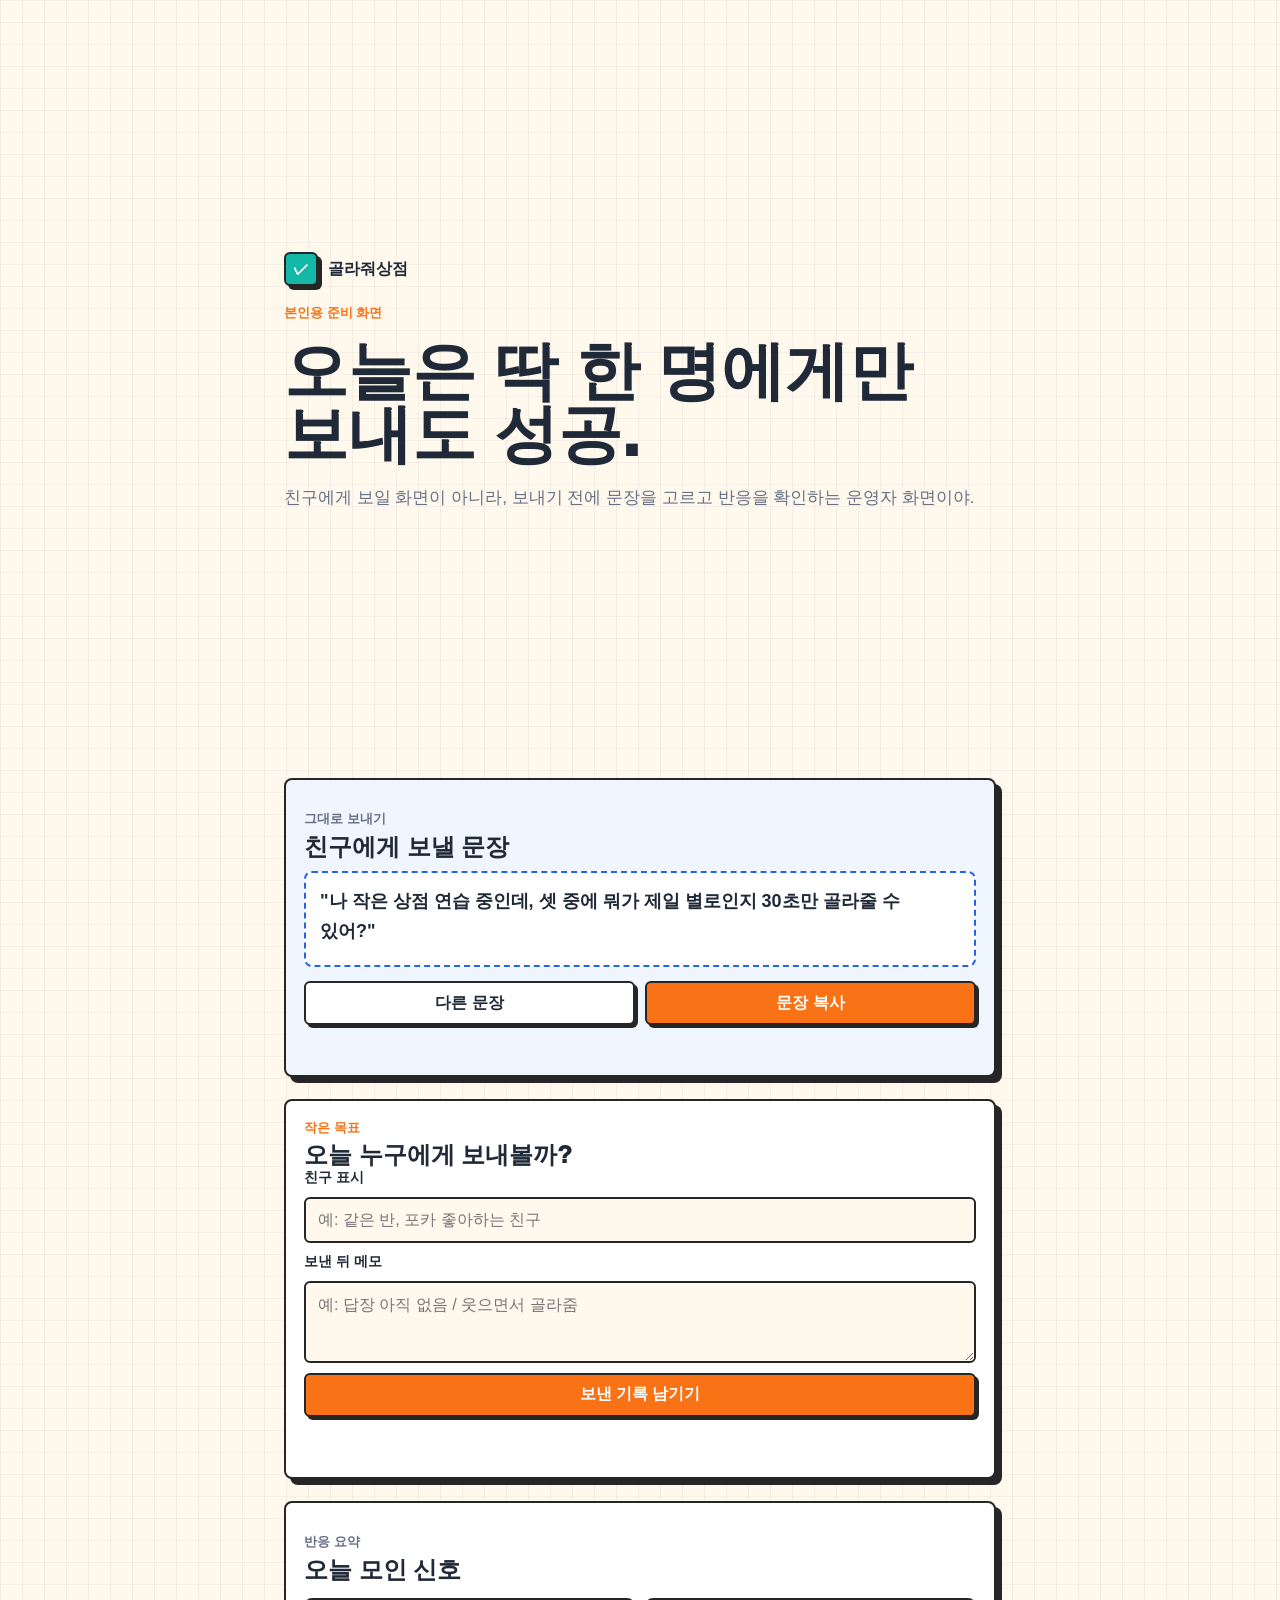
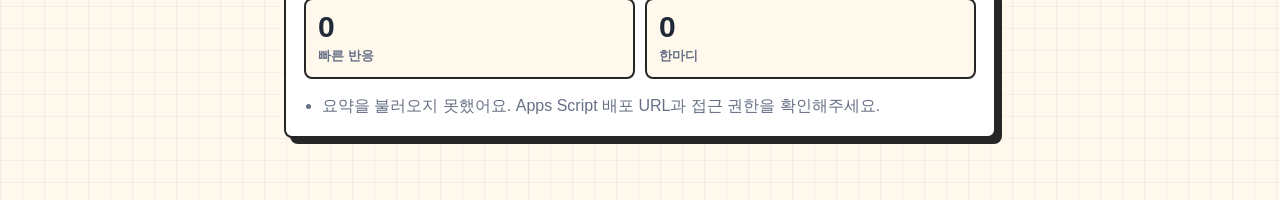
==== coach.html @ 45a333d3 "Build gollajwo store prototype" ====
<!doctype html>
<html lang="ko">
  <head>
    <meta charset="utf-8" />
    <meta name="viewport" content="width=device-width, initial-scale=1" />
    <title>골라줘상점 코치</title>
    <meta name="description" content="골라줘상점 운영자가 친구에게 보낼 문장과 반응 요약을 확인하는 화면" />
    <link
      rel="icon"
      href="data:image/svg+xml,%3Csvg xmlns='http://www.w3.org/2000/svg' viewBox='0 0 64 64'%3E%3Crect width='64' height='64' rx='12' fill='%2314B8A6'/%3E%3Cpath d='M18 34l9 9 20-24' fill='none' stroke='white' stroke-width='8' stroke-linecap='round' stroke-linejoin='round'/%3E%3C/svg%3E"
    />
    <link rel="stylesheet" href="./styles.css" />
  </head>
  <body>
    <main class="app-shell">
      <section class="hero coach-hero" aria-labelledby="coach-title">
        <div class="brand-row" aria-label="브랜드">
          <span class="brand-mark">✓</span>
          <span class="brand-name">골라줘상점</span>
        </div>

        <p class="eyebrow">본인용 준비 화면</p>
        <h1 id="coach-title">오늘은 딱 한 명에게만 보내도 성공.</h1>
        <p class="hero-copy">
          친구에게 보일 화면이 아니라, 보내기 전에 문장을 고르고 반응을 확인하는 운영자 화면이야.
        </p>
      </section>

      <section class="section talk-card" aria-labelledby="talk-title">
        <p class="eyebrow">그대로 보내기</p>
        <h2 id="talk-title">친구에게 보낼 문장</h2>
        <p id="talk-script" class="talk-script">
          "나 작은 상점 연습 중인데, 셋 중에 뭐가 제일 별로인지 30초만 골라줄 수 있어?"
        </p>
        <div class="button-row">
          <button class="secondary-button" type="button" id="new-script">다른 문장</button>
          <button class="primary-button" type="button" id="copy-script">문장 복사</button>
        </div>
        <p class="copy-status" id="copy-status" role="status" aria-live="polite"></p>
      </section>

      <section class="section" aria-labelledby="send-title">
        <p class="eyebrow">작은 목표</p>
        <h2 id="send-title">오늘 누구에게 보내볼까?</h2>
        <form class="feedback-form" id="send-form">
          <label for="target-hint">친구 표시</label>
          <input id="target-hint" name="targetHint" type="text" maxlength="24" placeholder="예: 같은 반, 포카 좋아하는 친구" />

          <label for="reply-note">보낸 뒤 메모</label>
          <textarea id="reply-note" name="replyNote" rows="3" maxlength="160" placeholder="예: 답장 아직 없음 / 웃으면서 골라줌"></textarea>

          <button class="primary-button full-width" type="submit">보낸 기록 남기기</button>
          <p class="submit-status" id="send-status" role="status" aria-live="polite"></p>
        </form>
      </section>

      <section class="section seller-note" aria-labelledby="seller-title">
        <p class="eyebrow">반응 요약</p>
        <h2 id="seller-title">오늘 모인 신호</h2>
        <div class="metric-grid">
          <div>
            <strong id="vote-count">0</strong>
            <span>빠른 반응</span>
          </div>
          <div>
            <strong id="comment-count">0</strong>
            <span>한마디</span>
          </div>
        </div>
        <ul class="note-list" id="note-list">
          <li>아직 연결된 데이터가 없어요. Google Apps Script URL을 config.js에 넣어주세요.</li>
        </ul>
      </section>
    </main>

    <script src="./config.js?v=20260525-1"></script>
    <script src="./coach.js?v=20260525-1"></script>
  </body>
</html>
---- styles.css ----
:root {
  --paper: #fff8ed;
  --paper-strong: #fff1dc;
  --ink: #1f2937;
  --muted: #667085;
  --line: #262626;
  --orange: #f97316;
  --mint: #14b8a6;
  --blue: #2563eb;
  --rose: #e11d48;
  --white: #ffffff;
  --shadow: 8px 8px 0 #1f2937;
}

* {
  box-sizing: border-box;
}

html {
  background: var(--paper);
}

body {
  margin: 0;
  min-height: 100vh;
  color: var(--ink);
  font-family: "Apple SD Gothic Neo", "Pretendard", "Noto Sans KR", sans-serif;
  letter-spacing: 0;
  background:
    linear-gradient(90deg, rgba(31, 41, 55, 0.05) 1px, transparent 1px),
    linear-gradient(rgba(31, 41, 55, 0.04) 1px, transparent 1px),
    var(--paper);
  background-size: 22px 22px;
}

button,
input,
textarea {
  font: inherit;
}

button {
  cursor: pointer;
}

.app-shell {
  width: min(100%, 480px);
  margin: 0 auto;
  padding: 18px 16px 40px;
}

.hero {
  min-height: 92vh;
  display: flex;
  flex-direction: column;
  justify-content: center;
  gap: 18px;
  padding: 24px 0 34px;
}

.brand-row {
  display: flex;
  align-items: center;
  gap: 10px;
}

.brand-mark {
  display: grid;
  width: 34px;
  height: 34px;
  place-items: center;
  border: 2px solid var(--line);
  border-radius: 6px;
  background: var(--mint);
  color: var(--white);
  font-weight: 900;
  box-shadow: 4px 4px 0 var(--line);
}

.brand-name {
  font-weight: 900;
}

.eyebrow {
  margin: 0;
  color: var(--orange);
  font-size: 13px;
  font-weight: 900;
}

h1,
h2,
p {
  word-break: keep-all;
  overflow-wrap: anywhere;
}

h1 {
  margin: 0;
  font-size: clamp(40px, 13vw, 64px);
  line-height: 0.98;
  font-weight: 950;
}

h2 {
  margin: 4px 0 0;
  font-size: 24px;
  line-height: 1.15;
  font-weight: 950;
}

.hero-copy {
  margin: 0;
  color: var(--muted);
  font-size: 17px;
  line-height: 1.65;
}

.studio-strip {
  display: grid;
  grid-template-columns: repeat(3, 1fr);
  border: 2px solid var(--line);
  background: var(--white);
  box-shadow: var(--shadow);
}

.studio-strip span {
  padding: 12px 8px;
  text-align: center;
  font-size: 14px;
  font-weight: 900;
}

.studio-strip span + span {
  border-left: 2px solid var(--line);
}

.section {
  margin: 22px 0;
  padding: 18px;
  border: 2px solid var(--line);
  border-radius: 8px;
  background: var(--white);
  box-shadow: 6px 6px 0 var(--line);
}

.intro-note {
  background: var(--paper-strong);
}

.intro-note p,
.talk-card p,
.seller-note p {
  margin: 10px 0 0;
  color: var(--muted);
  line-height: 1.65;
}

.section-heading {
  display: flex;
  flex-direction: column;
  gap: 4px;
  margin-bottom: 14px;
}

.product-list {
  display: grid;
  gap: 14px;
}

.product-card {
  position: relative;
  padding: 16px;
  border: 2px solid var(--line);
  border-radius: 8px;
  background: var(--paper);
}

.product-card:nth-child(2) {
  background: #ecfeff;
}

.product-card:nth-child(3) {
  background: #fff1f2;
}

.product-visual {
  height: 108px;
  margin-bottom: 14px;
  border: 2px solid var(--line);
  border-radius: 6px;
  background: var(--white);
  overflow: hidden;
}

.product-visual svg {
  width: 100%;
  height: 100%;
  display: block;
}

.product-topline {
  display: flex;
  align-items: flex-start;
  justify-content: space-between;
  gap: 12px;
}

.product-card h3 {
  margin: 0;
  font-size: 22px;
  line-height: 1.2;
}

.price {
  flex: 0 0 auto;
  padding: 5px 8px;
  border: 2px solid var(--line);
  border-radius: 999px;
  background: var(--white);
  font-size: 13px;
  font-weight: 900;
}

.product-card ul {
  margin: 12px 0 14px;
  padding-left: 18px;
  color: var(--muted);
  line-height: 1.55;
}

.reaction-grid {
  display: grid;
  grid-template-columns: 1fr 1fr;
  gap: 8px;
}

.reaction-button,
.primary-button,
.secondary-button {
  min-height: 44px;
  border: 2px solid var(--line);
  border-radius: 6px;
  color: var(--ink);
  font-weight: 900;
  box-shadow: 3px 3px 0 var(--line);
  transition:
    transform 140ms ease,
    box-shadow 140ms ease,
    background 140ms ease;
}

.reaction-button {
  background: var(--white);
  font-size: 14px;
}

.reaction-button.is-selected {
  background: var(--mint);
  color: var(--white);
}

.reaction-button:active,
.primary-button:active,
.secondary-button:active {
  transform: translate(3px, 3px);
  box-shadow: 0 0 0 var(--line);
}

.talk-card {
  background: #eff6ff;
}

.talk-script {
  min-height: 96px;
  padding: 14px;
  border: 2px dashed var(--blue);
  border-radius: 8px;
  background: var(--white);
  color: var(--ink) !important;
  font-size: 18px;
  font-weight: 850;
}

.button-row {
  display: grid;
  grid-template-columns: 1fr 1fr;
  gap: 10px;
  margin-top: 14px;
}

.primary-button {
  background: var(--orange);
  color: var(--white);
}

.secondary-button {
  background: var(--white);
}

.full-width {
  width: 100%;
}

.copy-status {
  min-height: 22px;
  margin-top: 10px !important;
  font-size: 13px;
}

.feedback-form {
  display: grid;
  gap: 10px;
}

.feedback-form label,
legend {
  font-size: 14px;
  font-weight: 900;
}

input,
textarea {
  width: 100%;
  border: 2px solid var(--line);
  border-radius: 6px;
  padding: 12px;
  background: var(--paper);
  color: var(--ink);
}

textarea {
  resize: vertical;
}

fieldset {
  display: grid;
  gap: 8px;
  margin: 4px 0 8px;
  padding: 12px;
  border: 2px solid var(--line);
  border-radius: 8px;
}

.radio-row {
  display: flex;
  align-items: center;
  gap: 8px;
  font-weight: 700 !important;
}

.radio-row input {
  width: 18px;
  height: 18px;
}

.metric-grid {
  display: grid;
  grid-template-columns: 1fr 1fr;
  gap: 10px;
  margin: 14px 0;
}

.metric-grid div {
  padding: 12px;
  border: 2px solid var(--line);
  border-radius: 8px;
  background: var(--paper);
}

.metric-grid strong,
.metric-grid span {
  display: block;
}

.metric-grid strong {
  font-size: 30px;
  line-height: 1;
}

.metric-grid span {
  margin-top: 5px;
  color: var(--muted);
  font-size: 13px;
  font-weight: 800;
}

.note-list {
  margin: 0;
  padding-left: 18px;
  color: var(--muted);
  line-height: 1.6;
}

@media (min-width: 700px) {
  .app-shell {
    width: min(100%, 760px);
    padding-inline: 24px;
  }

  .hero {
    min-height: 82vh;
  }

  .product-list {
    grid-template-columns: repeat(3, minmax(0, 1fr));
  }

  .reaction-grid {
    grid-template-columns: 1fr;
  }
}
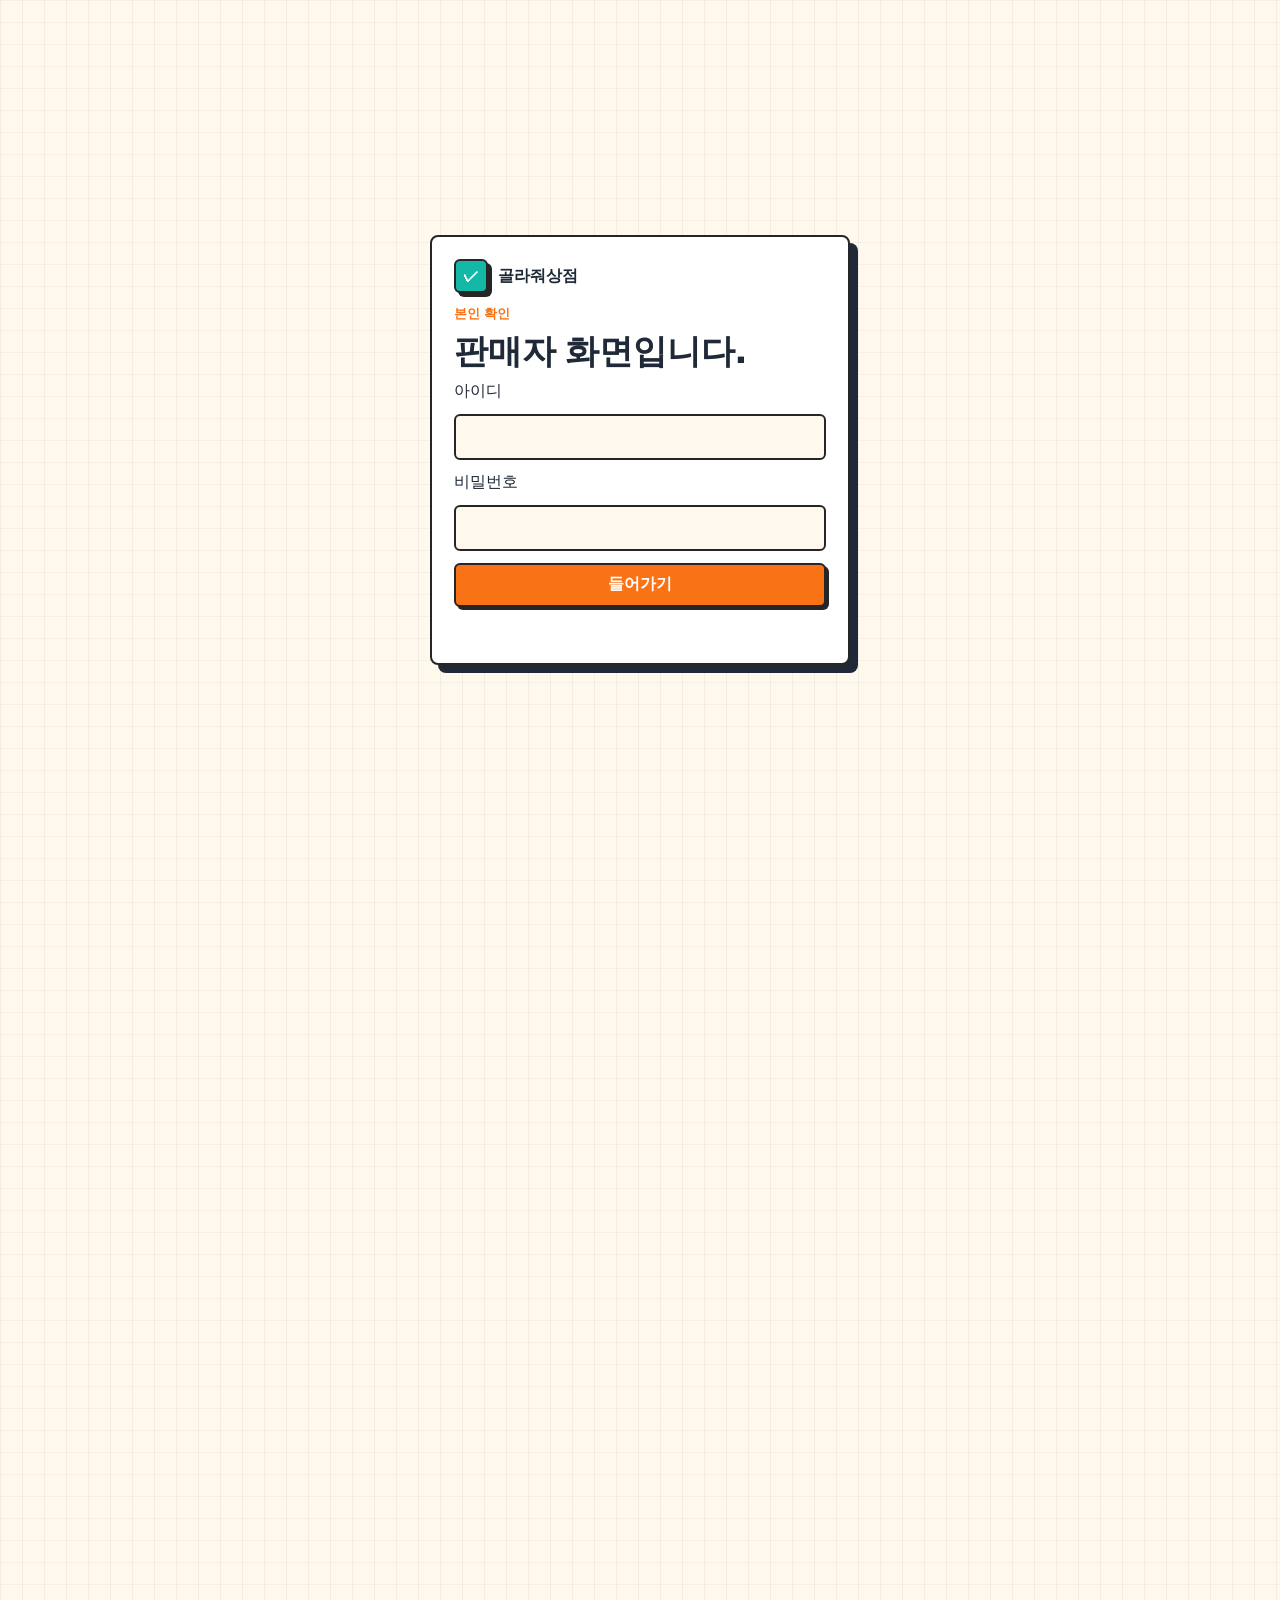
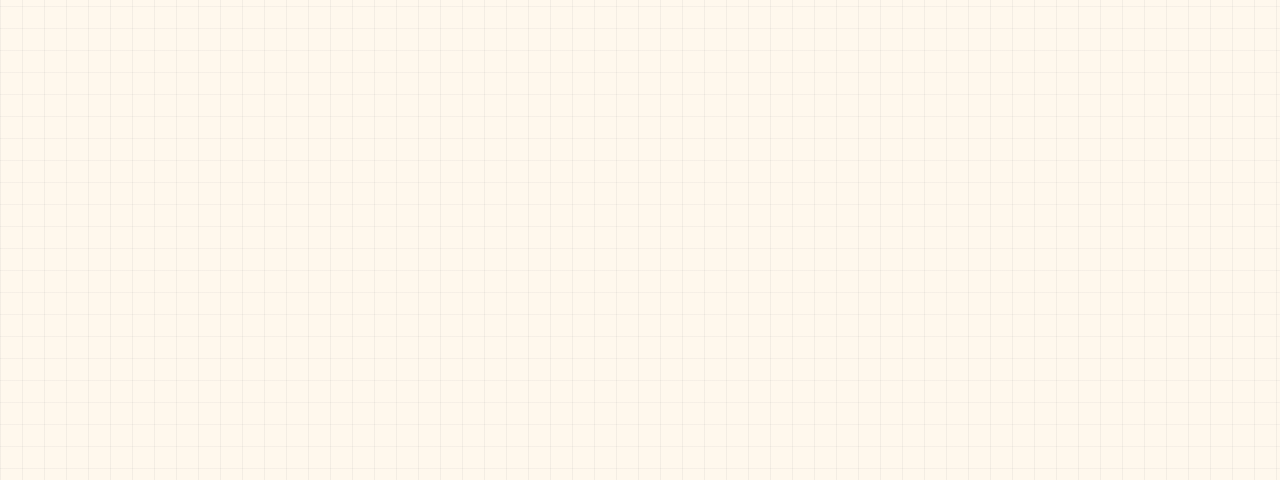
==== commit 8f60fcb5: "Add sheet-backed products and coach gate" ====
--- a/coach.html
+++ b/coach.html
@@ -12,6 +12,23 @@
     <link rel="stylesheet" href="./styles.css" />
   </head>
   <body>
+    <section class="auth-gate" id="auth-gate" aria-labelledby="auth-title">
+      <form class="auth-card" id="auth-form">
+        <div class="brand-row" aria-label="브랜드">
+          <span class="brand-mark">✓</span>
+          <span class="brand-name">골라줘상점</span>
+        </div>
+        <p class="eyebrow">본인 확인</p>
+        <h1 id="auth-title">판매자 화면입니다.</h1>
+        <label for="coach-user">아이디</label>
+        <input id="coach-user" name="coachUser" type="text" autocomplete="username" />
+        <label for="coach-pass">비밀번호</label>
+        <input id="coach-pass" name="coachPass" type="password" autocomplete="current-password" />
+        <button class="primary-button full-width" type="submit">들어가기</button>
+        <p class="submit-status" id="auth-status" role="status" aria-live="polite"></p>
+      </form>
+    </section>
+
     <main class="app-shell">
       <section class="hero coach-hero" aria-labelledby="coach-title">
         <div class="brand-row" aria-label="브랜드">
@@ -71,9 +88,23 @@
           <li>아직 연결된 데이터가 없어요. Google Apps Script URL을 config.js에 넣어주세요.</li>
         </ul>
       </section>
+
+      <section class="section seller-note" aria-labelledby="products-title">
+        <p class="eyebrow">상품 모듈</p>
+        <h2 id="products-title">상품을 넣고 빼는 법</h2>
+        <p>
+          Google Sheet의 Products 탭에서 active 값을 TRUE/FALSE로 바꾸면 친구용 페이지에 바로 반영돼요.
+        </p>
+        <ul class="note-list" id="product-note-list">
+          <li>display_name: 친구에게 보일 상품 이름</li>
+          <li>price_label: 3천원대, 5천원대처럼 가격 범위만 표시</li>
+          <li>image_url: 직접 찍은 사진이나 사용 가능한 이미지 URL</li>
+          <li>source_url, cost_note: 판매자 내부 참고용</li>
+        </ul>
+      </section>
     </main>
 
-    <script src="./config.js?v=20260525-1"></script>
-    <script src="./coach.js?v=20260525-1"></script>
+    <script src="./config.js?v=20260525-2"></script>
+    <script src="./coach.js?v=20260525-2"></script>
   </body>
 </html>
--- a/styles.css
+++ b/styles.css
@@ -199,6 +199,19 @@
   display: block;
 }
 
+.product-visual img {
+  width: 100%;
+  height: 100%;
+  display: block;
+  object-fit: cover;
+}
+
+.empty-state {
+  margin: 0;
+  color: var(--muted);
+  line-height: 1.6;
+}
+
 .product-topline {
   display: flex;
   align-items: flex-start;
@@ -308,6 +321,51 @@
   font-size: 13px;
 }
 
+.submit-status {
+  min-height: 22px;
+  margin: 0;
+  color: var(--muted);
+  font-size: 13px;
+  line-height: 1.5;
+}
+
+.auth-gate {
+  position: fixed;
+  inset: 0;
+  z-index: 20;
+  display: grid;
+  place-items: center;
+  padding: 18px;
+  background:
+    linear-gradient(90deg, rgba(31, 41, 55, 0.05) 1px, transparent 1px),
+    linear-gradient(rgba(31, 41, 55, 0.04) 1px, transparent 1px),
+    var(--paper);
+  background-size: 22px 22px;
+}
+
+.auth-gate[hidden] {
+  display: none;
+}
+
+.auth-card {
+  display: grid;
+  width: min(100%, 420px);
+  gap: 12px;
+  padding: 22px;
+  border: 2px solid var(--line);
+  border-radius: 8px;
+  background: var(--white);
+  box-shadow: var(--shadow);
+}
+
+.auth-card h1 {
+  font-size: 34px;
+}
+
+body:not(.is-coach-unlocked) .app-shell {
+  visibility: hidden;
+}
+
 .feedback-form {
   display: grid;
   gap: 10px;
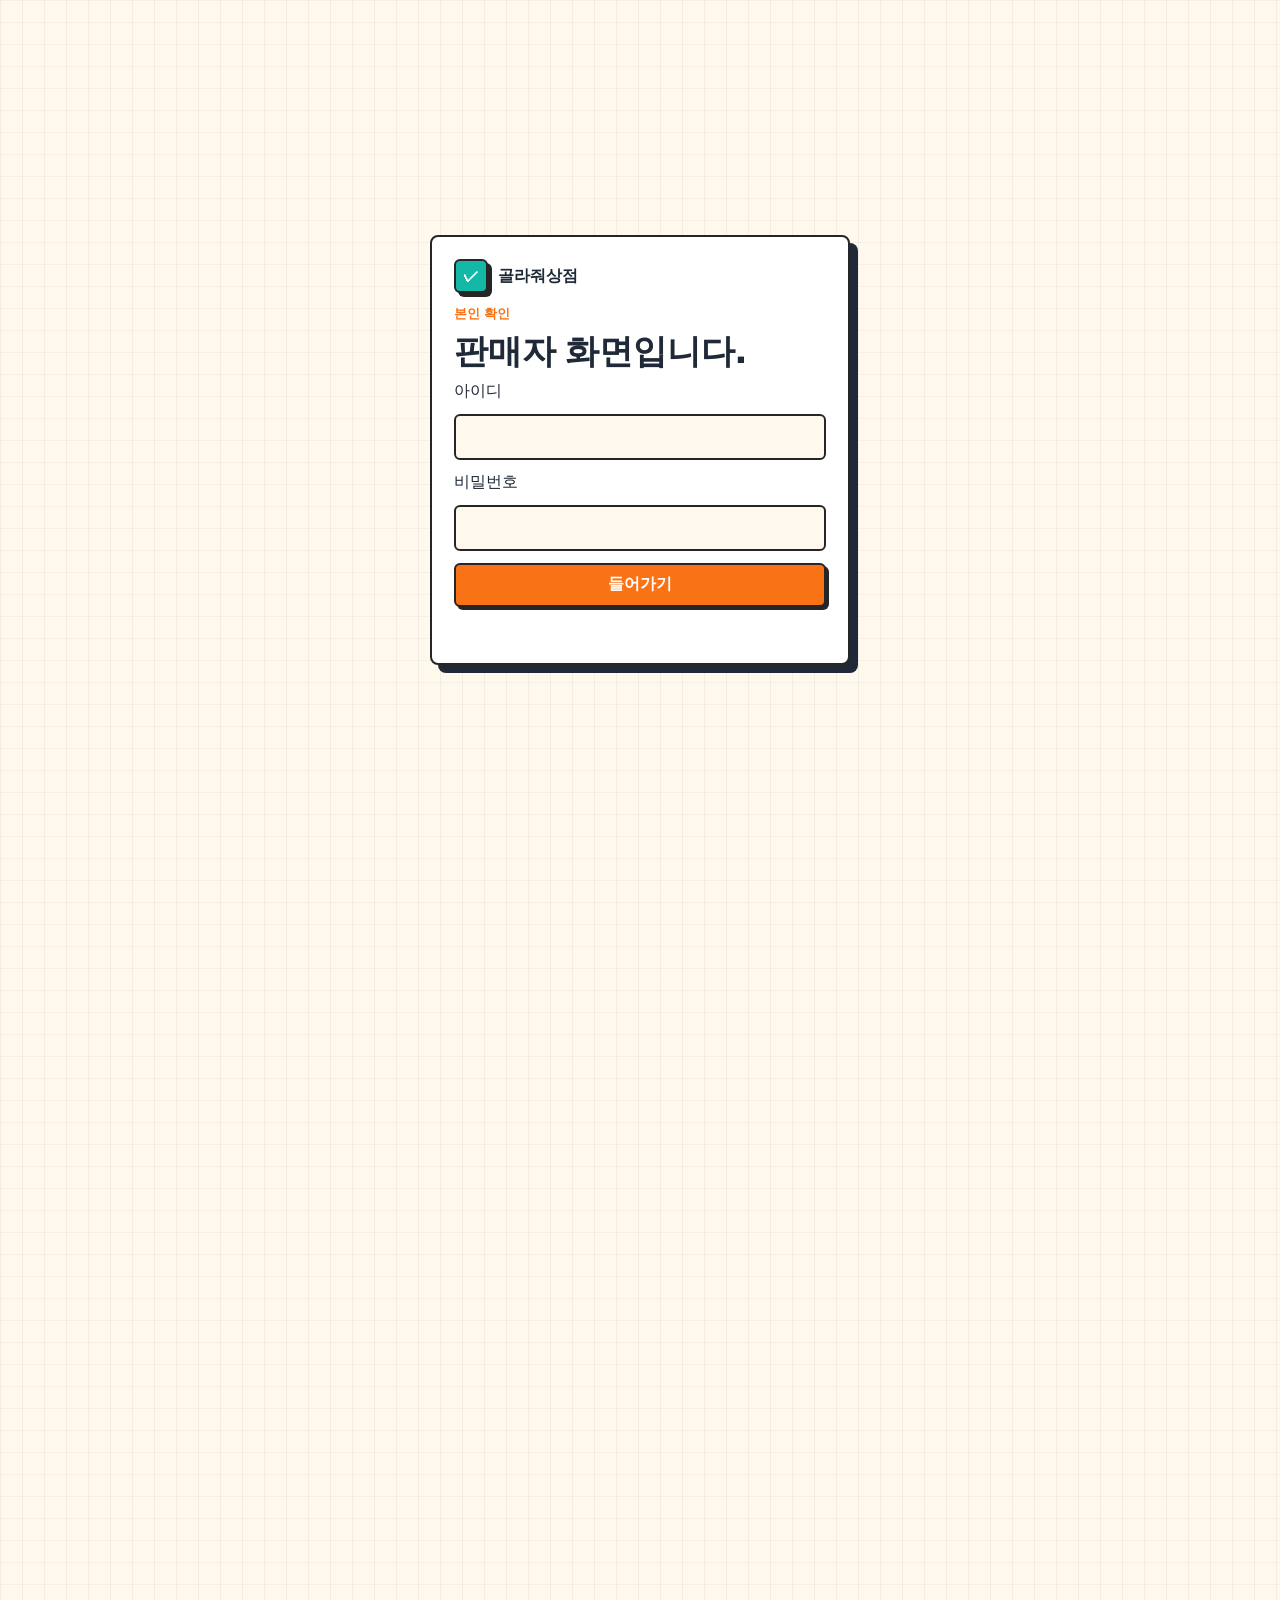
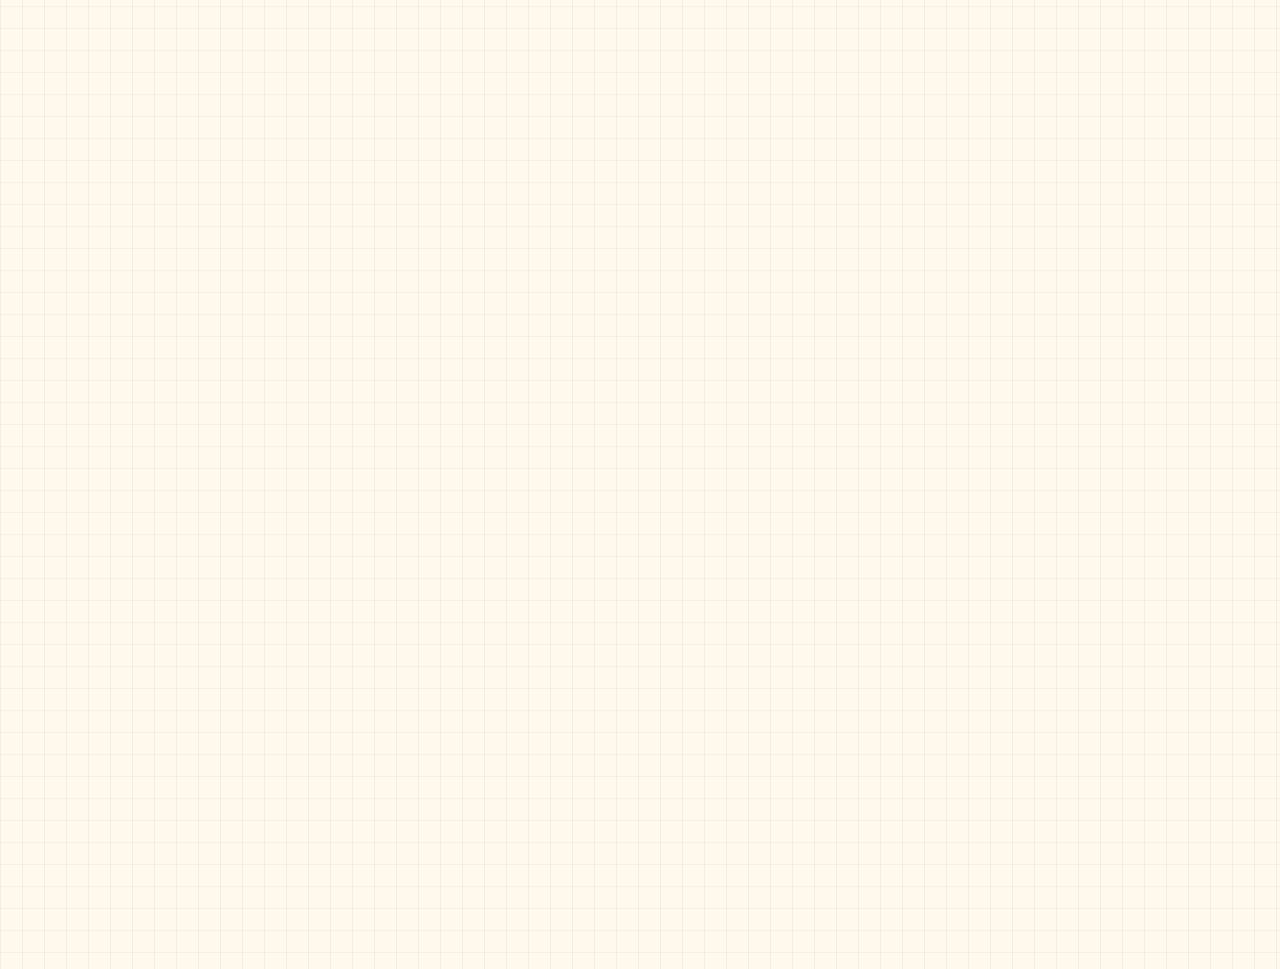
==== commit 301d0fdd: "Add coach product management" ====
--- a/coach.html
+++ b/coach.html
@@ -9,9 +9,12 @@
       rel="icon"
       href="data:image/svg+xml,%3Csvg xmlns='http://www.w3.org/2000/svg' viewBox='0 0 64 64'%3E%3Crect width='64' height='64' rx='12' fill='%2314B8A6'/%3E%3Cpath d='M18 34l9 9 20-24' fill='none' stroke='white' stroke-width='8' stroke-linecap='round' stroke-linejoin='round'/%3E%3C/svg%3E"
     />
-    <link rel="stylesheet" href="./styles.css" />
+    <link rel="preconnect" href="https://script.google.com" />
+    <link rel="preconnect" href="https://script.googleusercontent.com" />
+    <link rel="preconnect" href="https://lh3.googleusercontent.com" />
+    <link rel="stylesheet" href="./styles.css?v=20260528-4" />
   </head>
-  <body>
+  <body class="coach-page">
     <section class="auth-gate" id="auth-gate" aria-labelledby="auth-title">
       <form class="auth-card" id="auth-form">
         <div class="brand-row" aria-label="브랜드">
@@ -89,22 +92,53 @@
         </ul>
       </section>
 
-      <section class="section seller-note" aria-labelledby="products-title">
+      <section class="section product-manager" aria-labelledby="products-title">
         <p class="eyebrow">상품 모듈</p>
-        <h2 id="products-title">상품을 넣고 빼는 법</h2>
-        <p>
-          Google Sheet의 Products 탭에서 active 값을 TRUE/FALSE로 바꾸면 친구용 페이지에 바로 반영돼요.
-        </p>
-        <ul class="note-list" id="product-note-list">
-          <li>display_name: 친구에게 보일 상품 이름</li>
-          <li>price_label: 3천원대, 5천원대처럼 가격 범위만 표시</li>
-          <li>image_url: 직접 찍은 사진이나 사용 가능한 이미지 URL</li>
-          <li>source_url, cost_note: 판매자 내부 참고용</li>
-        </ul>
+        <h2 id="products-title">판매 페이지 상품 관리</h2>
+        <form class="product-form" id="product-form">
+          <label for="product-slot">상품 자리</label>
+          <select id="product-slot" name="slot">
+            <option value="0">1번 상품</option>
+            <option value="1">2번 상품</option>
+            <option value="2">3번 상품</option>
+          </select>
+
+          <label for="product-image">상품 사진</label>
+          <input id="product-image" name="image" type="file" accept="image/*" />
+          <div class="image-preview" id="image-preview" aria-label="상품 사진 미리보기">
+            <span>사진 없음</span>
+          </div>
+
+          <label for="product-title-input">제목</label>
+          <input id="product-title-input" name="title" type="text" maxlength="36" placeholder="예: 생일 미니팩" />
+
+          <label for="product-price-input">가격 표시</label>
+          <input id="product-price-input" name="price" type="text" maxlength="18" placeholder="예: 5천원대" />
+
+          <label for="product-description-input">상세 설명</label>
+          <textarea
+            id="product-description-input"
+            name="description"
+            rows="4"
+            maxlength="180"
+            placeholder="친구가 보고 바로 이해할 수 있게 구성, 용도, 좋은 점을 적어주세요."
+          ></textarea>
+
+          <label for="product-items-input">구성품</label>
+          <input id="product-items-input" name="items" type="text" maxlength="80" placeholder="예: 포장 봉투, 키링, 축하 카드" />
+
+          <div class="button-row">
+            <button class="secondary-button" type="button" id="remove-product">이 자리 비우기</button>
+            <button class="primary-button" type="submit">저장 / 교체</button>
+          </div>
+          <p class="submit-status" id="product-status" role="status" aria-live="polite"></p>
+        </form>
+
+        <div class="managed-product-list" id="managed-product-list" aria-label="판매 페이지에 보일 상품"></div>
       </section>
     </main>
 
-    <script src="./config.js?v=20260525-2"></script>
-    <script src="./coach.js?v=20260525-2"></script>
+    <script src="./config.js?v=20260528-1"></script>
+    <script src="./coach.js?v=20260528-4"></script>
   </body>
 </html>
--- a/styles.css
+++ b/styles.css
@@ -50,12 +50,12 @@
 }
 
 .hero {
-  min-height: 92vh;
+  min-height: clamp(500px, 50svh, 560px);
   display: flex;
   flex-direction: column;
   justify-content: center;
-  gap: 18px;
-  padding: 24px 0 34px;
+  gap: 16px;
+  padding: 14px 0 24px;
 }
 
 .brand-row {
@@ -206,6 +206,75 @@
   object-fit: cover;
 }
 
+.product-card-skeleton {
+  pointer-events: none;
+}
+
+.skeleton-block,
+.skeleton-row,
+.skeleton-list span,
+.skeleton-button,
+.managed-skeleton-image,
+.managed-skeleton-line {
+  position: relative;
+  overflow: hidden;
+  background: #e5e7eb;
+}
+
+.skeleton-block::after,
+.skeleton-row::after,
+.skeleton-list span::after,
+.skeleton-button::after,
+.managed-skeleton-image::after,
+.managed-skeleton-line::after {
+  content: "";
+  position: absolute;
+  inset: 0;
+  transform: translateX(-100%);
+  background: linear-gradient(90deg, transparent, rgba(255, 255, 255, 0.75), transparent);
+  animation: skeleton-shimmer 1.2s ease-in-out infinite;
+}
+
+.skeleton-row {
+  height: 20px;
+  border-radius: 5px;
+}
+
+.skeleton-title {
+  width: 68%;
+  margin-bottom: 14px;
+}
+
+.skeleton-copy {
+  width: 88%;
+  height: 14px;
+  margin-bottom: 18px;
+}
+
+.skeleton-list {
+  display: grid;
+  gap: 9px;
+  margin: 0 0 20px;
+}
+
+.skeleton-list span {
+  width: 48%;
+  height: 13px;
+  border-radius: 5px;
+}
+
+.skeleton-button {
+  height: 44px;
+  border: 2px solid var(--line);
+  border-radius: 6px;
+}
+
+@keyframes skeleton-shimmer {
+  100% {
+    transform: translateX(100%);
+  }
+}
+
 .empty-state {
   margin: 0;
   color: var(--muted);
@@ -223,6 +292,13 @@
   margin: 0;
   font-size: 22px;
   line-height: 1.2;
+}
+
+.product-description {
+  margin: 10px 0 0;
+  color: var(--muted);
+  font-size: 14px;
+  line-height: 1.55;
 }
 
 .price {
@@ -362,7 +438,7 @@
   font-size: 34px;
 }
 
-body:not(.is-coach-unlocked) .app-shell {
+body.coach-page:not(.is-coach-unlocked) .app-shell {
   visibility: hidden;
 }
 
@@ -378,13 +454,27 @@
 }
 
 input,
-textarea {
+textarea,
+select {
   width: 100%;
   border: 2px solid var(--line);
   border-radius: 6px;
   padding: 12px;
   background: var(--paper);
   color: var(--ink);
+}
+
+select {
+  appearance: none;
+  background-image: linear-gradient(45deg, transparent 50%, var(--line) 50%),
+    linear-gradient(135deg, var(--line) 50%, transparent 50%);
+  background-position:
+    calc(100% - 20px) 19px,
+    calc(100% - 14px) 19px;
+  background-size:
+    6px 6px,
+    6px 6px;
+  background-repeat: no-repeat;
 }
 
 textarea {
@@ -450,6 +540,139 @@
   line-height: 1.6;
 }
 
+.product-manager {
+  background: #f0fdf4;
+}
+
+.product-form {
+  display: grid;
+  gap: 10px;
+  margin-top: 14px;
+}
+
+.product-form label {
+  font-size: 14px;
+  font-weight: 900;
+}
+
+.image-preview {
+  display: grid;
+  min-height: 156px;
+  place-items: center;
+  border: 2px dashed var(--line);
+  border-radius: 8px;
+  background: var(--white);
+  color: var(--muted);
+  font-size: 14px;
+  font-weight: 900;
+  overflow: hidden;
+}
+
+.image-preview img {
+  width: 100%;
+  height: 190px;
+  display: block;
+  object-fit: cover;
+}
+
+.managed-product-list {
+  display: grid;
+  gap: 10px;
+  margin-top: 16px;
+}
+
+.managed-product-card {
+  display: grid;
+  grid-template-columns: 74px 1fr;
+  align-items: center;
+  gap: 12px;
+  width: 100%;
+  min-height: 82px;
+  padding: 8px;
+  border: 2px solid var(--line);
+  border-radius: 8px;
+  background: var(--white);
+  color: var(--ink);
+  text-align: left;
+  box-shadow: 3px 3px 0 var(--line);
+}
+
+.managed-product-card img,
+.managed-product-photo-fallback {
+  width: 74px;
+  height: 64px;
+  border: 2px solid var(--line);
+  border-radius: 6px;
+}
+
+.managed-product-card img {
+  object-fit: cover;
+}
+
+.managed-product-photo-fallback {
+  display: grid;
+  place-items: center;
+  background: var(--paper);
+  color: var(--muted);
+  font-size: 13px;
+  font-weight: 900;
+}
+
+.managed-product-skeleton {
+  pointer-events: none;
+}
+
+.managed-skeleton-image {
+  width: 74px;
+  height: 64px;
+  border: 2px solid var(--line);
+  border-radius: 6px;
+}
+
+.managed-skeleton-line {
+  display: block;
+  width: 76%;
+  height: 16px;
+  border-radius: 5px;
+}
+
+.managed-skeleton-line.short {
+  width: 44%;
+  height: 12px;
+  margin-top: 10px;
+}
+
+.managed-product-card span,
+.managed-product-card strong,
+.managed-product-card small {
+  display: block;
+}
+
+.managed-product-card strong {
+  font-size: 16px;
+  line-height: 1.25;
+}
+
+.managed-product-card small {
+  margin-top: 4px;
+  color: var(--muted);
+  font-size: 12px;
+  font-weight: 800;
+}
+
+.managed-product-card.is-empty {
+  grid-template-columns: 1fr;
+  padding: 14px;
+  background: var(--paper);
+}
+
+.managed-product-card.is-empty span {
+  margin-top: 4px;
+  color: var(--muted);
+  font-size: 13px;
+  font-weight: 800;
+}
+
 @media (min-width: 700px) {
   .app-shell {
     width: min(100%, 760px);
@@ -457,7 +680,7 @@
   }
 
   .hero {
-    min-height: 82vh;
+    min-height: clamp(520px, 62svh, 640px);
   }
 
   .product-list {
